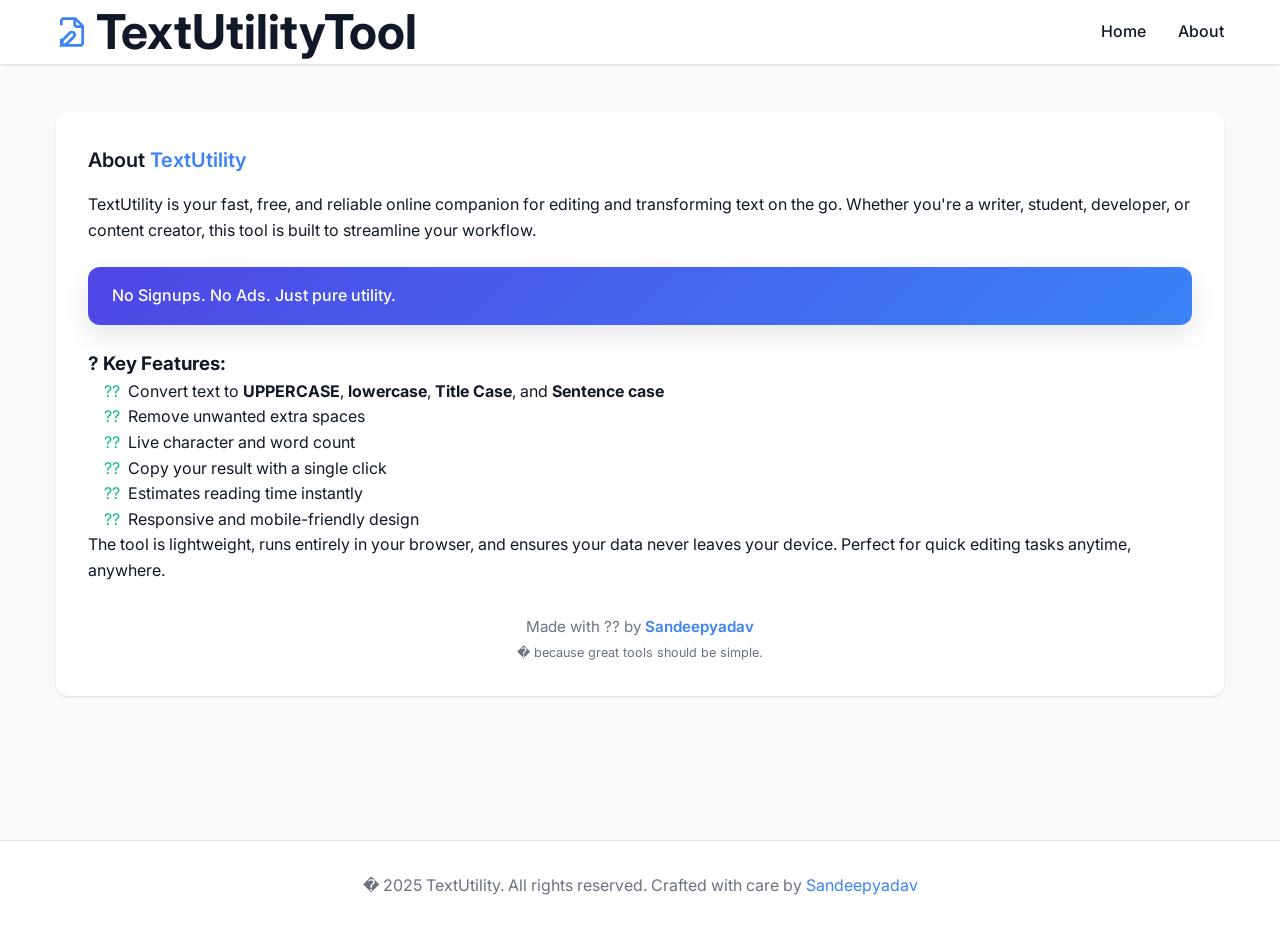
==== about.html @ ea77a511 "Add files via upload" ====
<!DOCTYPE html>
<html lang="en">
<head>
  <meta charset="UTF-8" />
  <meta name="viewport" content="width=device-width, initial-scale=1.0"/>
  <title>About - TextUtility Tool</title>
  <link rel="stylesheet" href="styles.css" />
  <link href="https://fonts.googleapis.com/css2?family=Inter:wght@400;500;700&display=swap" rel="stylesheet" />
  <style>
    .fade-in {
      animation: fadeIn 1s ease-in-out;
    }
    @keyframes fadeIn {
      from { opacity: 0; transform: translateY(20px); }
      to { opacity: 1; transform: translateY(0); }
    }

    .highlight-box {
      background: linear-gradient(135deg, #4f46e5, #3b82f6);
      color: white;
      padding: 1rem 1.5rem;
      border-radius: 0.75rem;
      margin: 1.5rem 0;
      font-weight: 500;
      box-shadow: 0 10px 25px rgba(0, 0, 0, 0.1);
    }

    .features-list {
      list-style: none;
      padding-left: 1rem;
    }

    .features-list li::before {
      content: "??";
      margin-right: 8px;
      color: #10b981;
    }

    .developer-credit {
      text-align: center;
      margin-top: 2rem;
      font-size: 0.95rem;
      color: #6b7280;
    }

    .developer-credit a {
      color: #3b82f6;
      text-decoration: none;
      font-weight: 600;
    }

    .developer-credit a:hover {
      text-decoration: underline;
    }
  </style>
</head>
<body>
  <!-- Header -->
  <header class="header">
    <div class="container">
      <div class="header-content">
        <div class="logo">
          <svg class="logo-icon" viewBox="0 0 24 24" fill="none" stroke="currentColor" stroke-width="2">
            <path d="M4 7V4a2 2 0 0 1 2-2h8.5L20 7.5V20a2 2 0 0 1-2 2H6a2 2 0 0 1-2-2v-3"/>
            <path d="M14 2v4a2 2 0 0 0 2 2h4"/>
            <path d="M10.42 12.61a2.1 2.1 0 1 1 2.97 2.97L7.95 21 4 22l1-3.95 5.42-5.44Z"/>
          </svg>
          <h1>TextUtilityTool</h1>
        </div>
        <nav class="nav">
          <a href="index.html" class="nav-link">Home</a>
          <a href="about.html" class="nav-link">About</a>
        </nav>
      </div>
    </div>
  </header>

  <!-- Main Content -->
  <main class="main">
    <div class="container fade-in">
      <div class="card">
        <h2 class="card-title">About <span class="highlight">TextUtility</span></h2>
        <p>
          TextUtility is your fast, free, and reliable online companion for editing and transforming text on the go.
          Whether you're a writer, student, developer, or content creator, this tool is built to streamline your workflow.
        </p>

        <div class="highlight-box">
           No Signups. No Ads. Just pure utility.
        </div>

        <h3>? Key Features:</h3>
        <ul class="features-list">
          <li>Convert text to <strong>UPPERCASE</strong>, <strong>lowercase</strong>, <strong>Title Case</strong>, and <strong>Sentence case</strong></li>
          <li>Remove unwanted extra spaces</li>
          <li>Live character and word count</li>
          <li>Copy your result with a single click</li>
          <li>Estimates reading time instantly</li>
          <li>Responsive and mobile-friendly design</li>
        </ul>

        <p>
          The tool is lightweight, runs entirely in your browser, and ensures your data never leaves your device. Perfect for quick editing tasks anytime, anywhere.
        </p>

        <div class="developer-credit">
          Made with ?? by <a href="https://github.com/Sandeepyadav226028" target="_blank">Sandeepyadav</a><br/>
          <small>� because great tools should be simple.</small>
        </div>
      </div>
    </div>
  </main>

  <!-- Footer -->
  <footer class="footer">
    <div class="container">
      <div class="footer-content">
        <p class="footer-text">
          � 2025 TextUtility. All rights reserved. Crafted with care by 
          <a href="#" class="footer-link">Sandeepyadav</a>
        </p>
      </div>
    </div>
  </footer>
</body>
</html>
---- styles.css ----
/* Reset and Base Styles */
* {
    margin: 0;
    padding: 0;
    box-sizing: border-box;
}

:root {
    /* Light theme colors */
    --bg-primary: #f9fafb;
    --bg-secondary: #ffffff;
    --bg-tertiary: #f3f4f6;
    --text-primary: #111827;
    --text-secondary: #6b7280;
    --text-tertiary: #9ca3af;
    --border-color: #e5e7eb;
    --accent-color: #3b82f6;
    --accent-hover: #2563eb;
    --danger-color: #ef4444;
    --danger-hover: #dc2626;
    --shadow: 0 1px 3px 0 rgb(0 0 0 / 0.1), 0 1px 2px -1px rgb(0 0 0 / 0.1);
    --shadow-lg: 0 10px 15px -3px rgb(0 0 0 / 0.1), 0 4px 6px -4px rgb(0 0 0 / 0.1);
}

[data-theme="dark"] {
    /* Dark theme colors */
    --bg-primary: #111827;
    --bg-secondary: #1f2937;
    --bg-tertiary: #374151;
    --text-primary: #f9fafb;
    --text-secondary: #d1d5db;
    --text-tertiary: #9ca3af;
    --border-color: #4b5563;
    --accent-color: #3b82f6;
    --accent-hover: #60a5fa;
    --danger-color: #ef4444;
    --danger-hover: #f87171;
    --shadow: 0 1px 3px 0 rgb(0 0 0 / 0.3), 0 1px 2px -1px rgb(0 0 0 / 0.3);
    --shadow-lg: 0 10px 15px -3px rgb(0 0 0 / 0.3), 0 4px 6px -4px rgb(0 0 0 / 0.3);
}

body {
    font-family: 'Inter', -apple-system, BlinkMacSystemFont, 'Segoe UI', Roboto, sans-serif;
    background-color: var(--bg-primary);
    color: var(--text-primary);
    line-height: 1.6;
    transition: background-color 0.3s ease, color 0.3s ease;
    min-height: 100vh;
}

.container {
    max-width: 1200px;
    margin: 0 auto;
    padding: 0 1rem;
}

/* Header Styles */
.header {
    background-color: var(--bg-secondary);
    box-shadow: var(--shadow);
    position: sticky;
    top: 0;
    z-index: 100;
    transition: background-color 0.3s ease;
}

.header-content {
    display: flex;
    justify-content: space-between;
    align-items: center;
    height: 4rem;
}

.logo {
    display: flex;
    align-items: center;
    gap: 0.5rem;
    font-size: 1.5rem;
    font-weight: 700;
    color: var(--text-primary);
    text-decoration: none;
}

.logo-icon {
    width: 2rem;
    height: 2rem;
    color: var(--accent-color);
}

.nav {
    display: flex;
    gap: 2rem;
}

.nav-link {
    color: var(--text-primary);
    text-decoration: none;
    font-weight: 500;
    transition: color 0.2s ease;
}

.nav-link:hover {
    color: var(--accent-color);
}

.theme-toggle {
    background: var(--bg-tertiary);
    border: none;
    border-radius: 0.5rem;
    padding: 0.5rem;
    cursor: pointer;
    transition: all 0.2s ease;
    position: relative;
    width: 2.5rem;
    height: 2.5rem;
}

.theme-toggle:hover {
    background: var(--border-color);
}

.theme-toggle svg {
    width: 1.25rem;
    height: 1.25rem;
    color: var(--text-primary);
    position: absolute;
    top: 50%;
    left: 50%;
    transform: translate(-50%, -50%);
    transition: opacity 0.2s ease;
}

.sun-icon {
    opacity: 1;
}

.moon-icon {
    opacity: 0;
}

[data-theme="dark"] .sun-icon {
    opacity: 0;
}

[data-theme="dark"] .moon-icon {
    opacity: 1;
}

/* Main Content */
.main {
    padding: 3rem 0;
}

.hero {
    text-align: center;
    margin-bottom: 3rem;
}

.hero-title {
    font-size: clamp(2rem, 5vw, 3rem);
    font-weight: 700;
    margin-bottom: 1rem;
    line-height: 1.2;
}

.highlight {
    color: var(--accent-color);
}

.hero-subtitle {
    font-size: 1.125rem;
    color: var(--text-secondary);
    max-width: 600px;
    margin: 0 auto;
}

/* Card Styles */
.card {
    background-color: var(--bg-secondary);
    border-radius: 0.75rem;
    padding: 2rem;
    box-shadow: var(--shadow);
    margin-bottom: 2rem;
    transition: background-color 0.3s ease;
}

.card-title {
    font-size: 1.25rem;
    font-weight: 600;
    margin-bottom: 1rem;
    color: var(--text-primary);
}

/* Text Input */
.text-input {
    width: 100%;
    min-height: 16rem;
    padding: 1rem;
    border: 2px solid var(--border-color);
    border-radius: 0.75rem;
    background-color: var(--bg-secondary);
    color: var(--text-primary);
    font-family: inherit;
    font-size: 1rem;
    line-height: 1.5;
    resize: vertical;
    transition: all 0.3s ease;
}

.text-input:focus {
    outline: none;
    border-color: var(--accent-color);
    box-shadow: 0 0 0 3px rgb(59 130 246 / 0.1);
}

.text-input::placeholder {
    color: var(--text-tertiary);
}

/* Button Styles */
.button-grid {
    display: flex;
    flex-wrap: wrap;
    gap: 0.75rem;
    justify-content: center;
}

.btn {
    padding: 0.75rem 1.5rem;
    border: none;
    border-radius: 0.5rem;
    font-weight: 500;
    font-size: 0.875rem;
    cursor: pointer;
    transition: all 0.2s ease;
    transform: translateY(0);
}

.btn:hover {
    transform: translateY(-1px);
}

.btn:active {
    transform: translateY(0);
}

.btn-primary {
    background-color: var(--bg-tertiary);
    color: var(--text-primary);
}

.btn-primary:hover {
    background-color: var(--border-color);
}

.btn-danger {
    background-color: var(--danger-color);
    color: white;
}

.btn-danger:hover {
    background-color: var(--danger-hover);
}

.btn-copy {
    background-color: var(--accent-color);
    color: white;
    display: flex;
    align-items: center;
    gap: 0.5rem;
    position: relative;
}

.btn-copy:hover {
    background-color: var(--accent-hover);
}

.btn-copy:disabled {
    background-color: var(--text-tertiary);
    cursor: not-allowed;
    transform: none;
}

.btn-copy svg {
    width: 1rem;
    height: 1rem;
}

.check-icon,
.copied-text {
    opacity: 0;
    position: absolute;
}

.btn-copy.copied .copy-icon,
.btn-copy.copied .copy-text {
    opacity: 0;
}

.btn-copy.copied .check-icon,
.btn-copy.copied .copied-text {
    opacity: 1;
}

/* Grid Layout */
.grid {
    display: grid;
    grid-template-columns: 1fr;
    gap: 2rem;
}

@media (min-width: 768px) {
    .grid {
        grid-template-columns: 1fr 1fr;
    }
}

/* Summary Styles */
.summary-content {
    display: flex;
    flex-direction: column;
    gap: 0.5rem;
}

.summary-text {
    color: var(--text-secondary);
}

.summary-value {
    font-weight: 600;
    color: var(--text-primary);
}

/* Preview Styles */
.preview-content {
    min-height: 7.5rem;
    padding: 1rem;
    background-color: var(--bg-tertiary);
    border-radius: 0.5rem;
    margin-bottom: 1rem;
    white-space: pre-wrap;
    word-break: break-word;
    color: var(--text-primary);
}

.preview-placeholder {
    color: var(--text-tertiary);
    font-style: italic;
}

/* Footer */
.footer {
    background-color: var(--bg-secondary);
    padding: 2rem 0;
    margin-top: 4rem;
    border-top: 1px solid var(--border-color);
    transition: background-color 0.3s ease;
}

.footer-content {
    display: flex;
    flex-direction: column;
    align-items: center;
    gap: 1rem;
}

.social-links {
    display: flex;
    gap: 1rem;
}

.social-link {
    padding: 0.5rem;
    border-radius: 0.5rem;
    color: var(--text-secondary);
    transition: all 0.2s ease;
    display: flex;
    align-items: center;
    justify-content: center;
}

.social-link:hover {
    background-color: var(--bg-tertiary);
    color: var(--text-primary);
}

.social-link svg {
    width: 1.25rem;
    height: 1.25rem;
}

.footer-text {
    text-align: center;
    color: var(--text-secondary);
    display: flex;
    align-items: center;
    gap: 0.25rem;
    flex-wrap: wrap;
    justify-content: center;
}

.heart-icon {
    width: 1rem;
    height: 1rem;
    color: var(--danger-color);
}

.footer-link {
    color: var(--accent-color);
    text-decoration: none;
}

.footer-link:hover {
    text-decoration: underline;
}

/* Responsive Design */
@media (max-width: 768px) {
    .nav {
        display: none;
    }
    
    .button-grid {
        justify-content: stretch;
    }
    
    .btn {
        flex: 1;
        min-width: calc(50% - 0.375rem);
    }
    
    .hero-title {
        font-size: 2rem;
    }
    
    .card {
        padding: 1.5rem;
    }
    
    .container {
        padding: 0 0.75rem;
    }
}

@media (max-width: 480px) {
    .btn {
        min-width: 100%;
    }
    
    .footer-text {
        font-size: 0.875rem;
    }
}
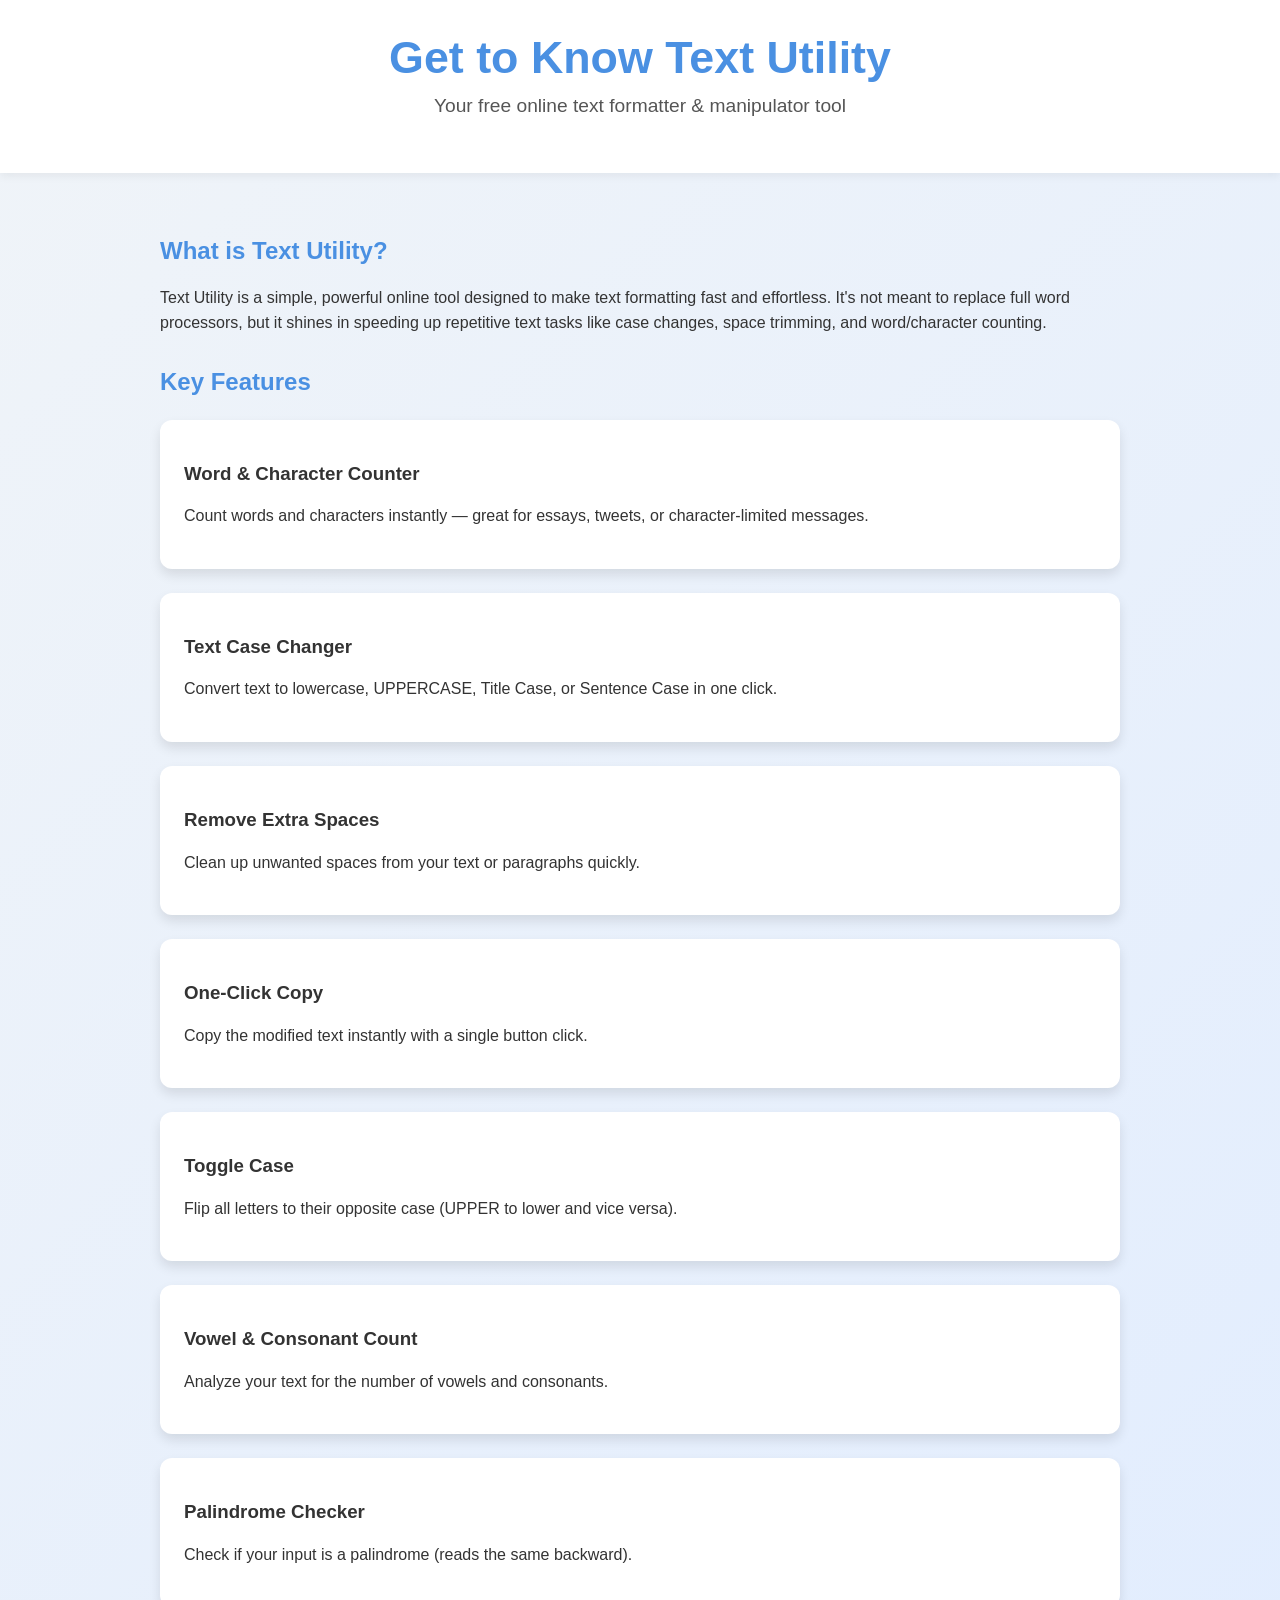
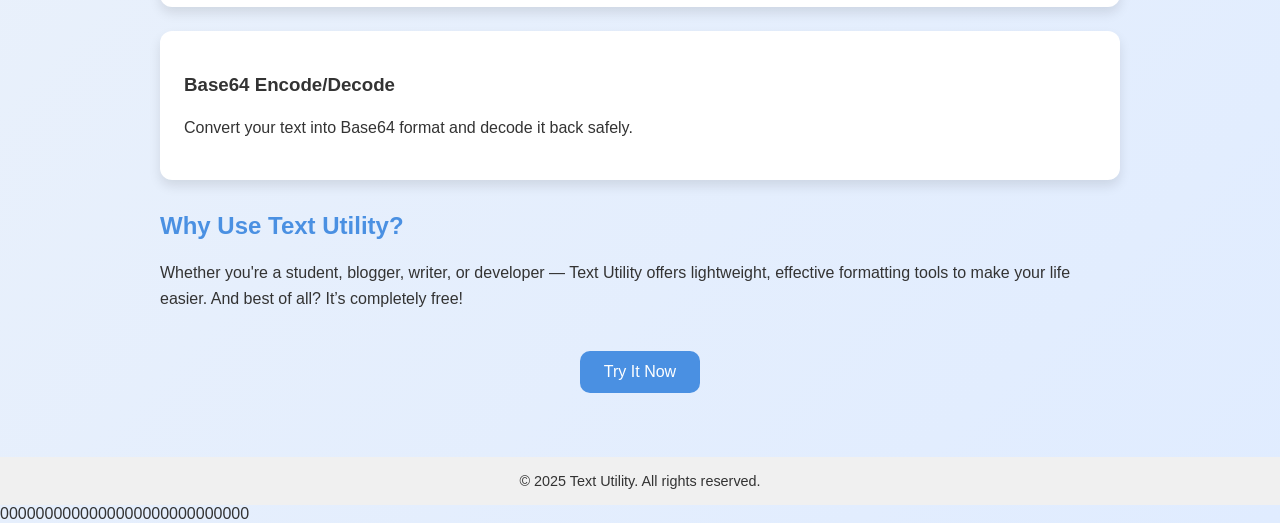
==== commit dc591ae0: "Add files via upload" ====
--- a/about.html
+++ b/about.html
@@ -1,126 +1,206 @@
 <!DOCTYPE html>
 <html lang="en">
+
 <head>
   <meta charset="UTF-8" />
-  <meta name="viewport" content="width=device-width, initial-scale=1.0"/>
-  <title>About - TextUtility Tool</title>
-  <link rel="stylesheet" href="styles.css" />
-  <link href="https://fonts.googleapis.com/css2?family=Inter:wght@400;500;700&display=swap" rel="stylesheet" />
+  <meta name="viewport" content="width=device-width, initial-scale=1.0" />
+  <title>About - Text Utility</title>
   <style>
-    .fade-in {
-      animation: fadeIn 1s ease-in-out;
-    }
+    body {
+      font-family: 'Segoe UI', Tahoma, Geneva, Verdana, sans-serif;
+      background: linear-gradient(135deg, #f0f4f8, #e0ecff);
+      margin: 0;
+      padding: 0;
+      color: #333;
+      overflow-x: hidden;
+    }
+
+    header {
+      background-color: #ffffff;
+      color: #4a90e2;
+      padding: 2rem 1rem;
+      text-align: center;
+      animation: fadeInDown 1s ease;
+      box-shadow: 0 4px 8px rgba(0, 0, 0, 0.05);
+    }
+
+    h1 {
+      font-size: 2.8rem;
+      margin: 0;
+    }
+
+    header p {
+      font-size: 1.2rem;
+      color: #555;
+      margin-top: 0.5rem;
+    }
+
+    section {
+      padding: 2rem;
+      max-width: 960px;
+      margin: auto;
+      animation: fadeIn 1.5s ease;
+    }
+
+    h2 {
+      color: #4a90e2;
+      margin-top: 2rem;
+    }
+
+    p {
+      line-height: 1.6;
+    }
+
+    .features {
+      display: flex;
+      flex-wrap: wrap;
+      gap: 1.5rem;
+      margin-top: 1.5rem;
+    }
+
+    .feature-card {
+      background: white;
+      border-radius: 12px;
+      padding: 1.5rem;
+      box-shadow: 0 6px 12px rgba(0, 0, 0, 0.1);
+      flex: 1 1 calc(50% - 2rem);
+      transition: transform 0.3s ease, box-shadow 0.3s ease;
+    }
+
+    .feature-card:hover {
+      transform: translateY(-5px);
+      box-shadow: 0 8px 16px rgba(0, 0, 0, 0.15);
+    }
+
+    .copy-btn {
+      background-color: #4a90e2;
+      color: white;
+      padding: 0.75rem 1.5rem;
+      border: none;
+      border-radius: 10px;
+      font-size: 1rem;
+      cursor: pointer;
+      transition: background-color 0.3s, transform 0.3s;
+      display: block;
+      margin: 2.5rem auto 0;
+    }
+
+    .copy-btn:hover {
+      background-color: #3b78c2;
+      transform: scale(1.08);
+    }
+
     @keyframes fadeIn {
-      from { opacity: 0; transform: translateY(20px); }
-      to { opacity: 1; transform: translateY(0); }
-    }
-
-    .highlight-box {
-      background: linear-gradient(135deg, #4f46e5, #3b82f6);
-      color: white;
-      padding: 1rem 1.5rem;
-      border-radius: 0.75rem;
-      margin: 1.5rem 0;
-      font-weight: 500;
-      box-shadow: 0 10px 25px rgba(0, 0, 0, 0.1);
-    }
-
-    .features-list {
-      list-style: none;
-      padding-left: 1rem;
-    }
-
-    .features-list li::before {
-      content: "??";
-      margin-right: 8px;
-      color: #10b981;
-    }
-
-    .developer-credit {
+      from {
+        opacity: 0;
+        transform: translateY(20px);
+      }
+
+      to {
+        opacity: 1;
+        transform: translateY(0);
+      }
+    }
+
+    @keyframes fadeInDown {
+      from {
+        opacity: 0;
+        transform: translateY(-20px);
+      }
+
+      to {
+        opacity: 1;
+        transform: translateY(0);
+      }
+    }
+
+    footer {
       text-align: center;
+      padding: 1rem;
+      background-color: #f0f0f0;
       margin-top: 2rem;
-      font-size: 0.95rem;
-      color: #6b7280;
-    }
-
-    .developer-credit a {
-      color: #3b82f6;
-      text-decoration: none;
-      font-weight: 600;
-    }
-
-    .developer-credit a:hover {
-      text-decoration: underline;
+      font-size: 0.9rem;
     }
   </style>
 </head>
+
 <body>
-  <!-- Header -->
-  <header class="header">
-    <div class="container">
-      <div class="header-content">
-        <div class="logo">
-          <svg class="logo-icon" viewBox="0 0 24 24" fill="none" stroke="currentColor" stroke-width="2">
-            <path d="M4 7V4a2 2 0 0 1 2-2h8.5L20 7.5V20a2 2 0 0 1-2 2H6a2 2 0 0 1-2-2v-3"/>
-            <path d="M14 2v4a2 2 0 0 0 2 2h4"/>
-            <path d="M10.42 12.61a2.1 2.1 0 1 1 2.97 2.97L7.95 21 4 22l1-3.95 5.42-5.44Z"/>
-          </svg>
-          <h1>TextUtilityTool</h1>
-        </div>
-        <nav class="nav">
-          <a href="index.html" class="nav-link">Home</a>
-          <a href="about.html" class="nav-link">About</a>
-        </nav>
+
+  <header>
+    <h1>Get to Know Text Utility</h1>
+    <p>Your free online text formatter & manipulator tool</p>
+  </header>
+
+  <section>
+    <h2>What is Text Utility?</h2>
+    <p>
+      Text Utility is a simple, powerful online tool designed to make text formatting fast and effortless. It's not
+      meant to replace full word processors, but it shines in speeding up repetitive text tasks like case changes, space
+      trimming, and word/character counting.
+    </p>
+
+    <h2>Key Features</h2>
+    <div class="features">
+      <div class="feature-card">
+        <h3>Word & Character Counter</h3>
+        <p>Count words and characters instantly — great for essays, tweets, or character-limited messages.</p>
+      </div>
+      <div class="feature-card">
+        <h3>Text Case Changer</h3>
+        <p>Convert text to lowercase, UPPERCASE, Title Case, or Sentence Case in one click.</p>
+      </div>
+      <div class="feature-card">
+        <h3>Remove Extra Spaces</h3>
+        <p>Clean up unwanted spaces from your text or paragraphs quickly.</p>
+      </div>
+      <div class="feature-card">
+        <h3>One-Click Copy</h3>
+        <p>Copy the modified text instantly with a single button click.</p>
+      </div>
+      <div class="feature-card">
+        <h3>Toggle Case</h3>
+        <p>Flip all letters to their opposite case (UPPER to lower and vice versa).</p>
+      </div>
+      <div class="feature-card">
+        <h3>Vowel & Consonant Count</h3>
+        <p>Analyze your text for the number of vowels and consonants.</p>
+      </div>
+      <div class="feature-card">
+        <h3>Palindrome Checker</h3>
+        <p>Check if your input is a palindrome (reads the same backward).</p>
+      </div>
+      <div class="feature-card">
+        <h3>Base64 Encode/Decode</h3>
+        <p>Convert your text into Base64 format and decode it back safely.</p>
       </div>
     </div>
-  </header>
-
-  <!-- Main Content -->
-  <main class="main">
-    <div class="container fade-in">
-      <div class="card">
-        <h2 class="card-title">About <span class="highlight">TextUtility</span></h2>
-        <p>
-          TextUtility is your fast, free, and reliable online companion for editing and transforming text on the go.
-          Whether you're a writer, student, developer, or content creator, this tool is built to streamline your workflow.
-        </p>
-
-        <div class="highlight-box">
-           No Signups. No Ads. Just pure utility.
-        </div>
-
-        <h3>? Key Features:</h3>
-        <ul class="features-list">
-          <li>Convert text to <strong>UPPERCASE</strong>, <strong>lowercase</strong>, <strong>Title Case</strong>, and <strong>Sentence case</strong></li>
-          <li>Remove unwanted extra spaces</li>
-          <li>Live character and word count</li>
-          <li>Copy your result with a single click</li>
-          <li>Estimates reading time instantly</li>
-          <li>Responsive and mobile-friendly design</li>
-        </ul>
-
-        <p>
-          The tool is lightweight, runs entirely in your browser, and ensures your data never leaves your device. Perfect for quick editing tasks anytime, anywhere.
-        </p>
-
-        <div class="developer-credit">
-          Made with ?? by <a href="https://github.com/Sandeepyadav226028" target="_blank">Sandeepyadav</a><br/>
-          <small>� because great tools should be simple.</small>
-        </div>
-      </div>
-    </div>
-  </main>
-
-  <!-- Footer -->
-  <footer class="footer">
-    <div class="container">
-      <div class="footer-content">
-        <p class="footer-text">
-          � 2025 TextUtility. All rights reserved. Crafted with care by 
-          <a href="#" class="footer-link">Sandeepyadav</a>
-        </p>
-      </div>
-    </div>
+
+    <h2>Why Use Text Utility?</h2>
+    <p>
+      Whether you're a student, blogger, writer, or developer — Text Utility offers lightweight, effective formatting
+      tools to make your life easier. And best of all? It’s completely free!
+    </p>
+
+    <button class="copy-btn" onclick="redirectToHome()">Try It Now</button>
+  </section>
+
+  <footer>
+    &copy; 2025 Text Utility. All rights reserved.
   </footer>
+
+  <!-- Optional Click Sound -->
+  <audio id="clickSound"
+    src="https://cdn.pixabay.com/download/audio/2022/03/15/audio_cdb4bc8a5a.mp3?filename=mouse-click-153941.mp3"></audio>
+  <script>
+    function redirectToHome() {
+      const click = document.getElementById('clickSound');
+      click.play();
+      setTimeout(() => {
+        window.location.href = 'index.html';
+      }, 300);
+    }
+  </script>
+
 </body>
-</html>
+
+</html>0000000000000000000000000000
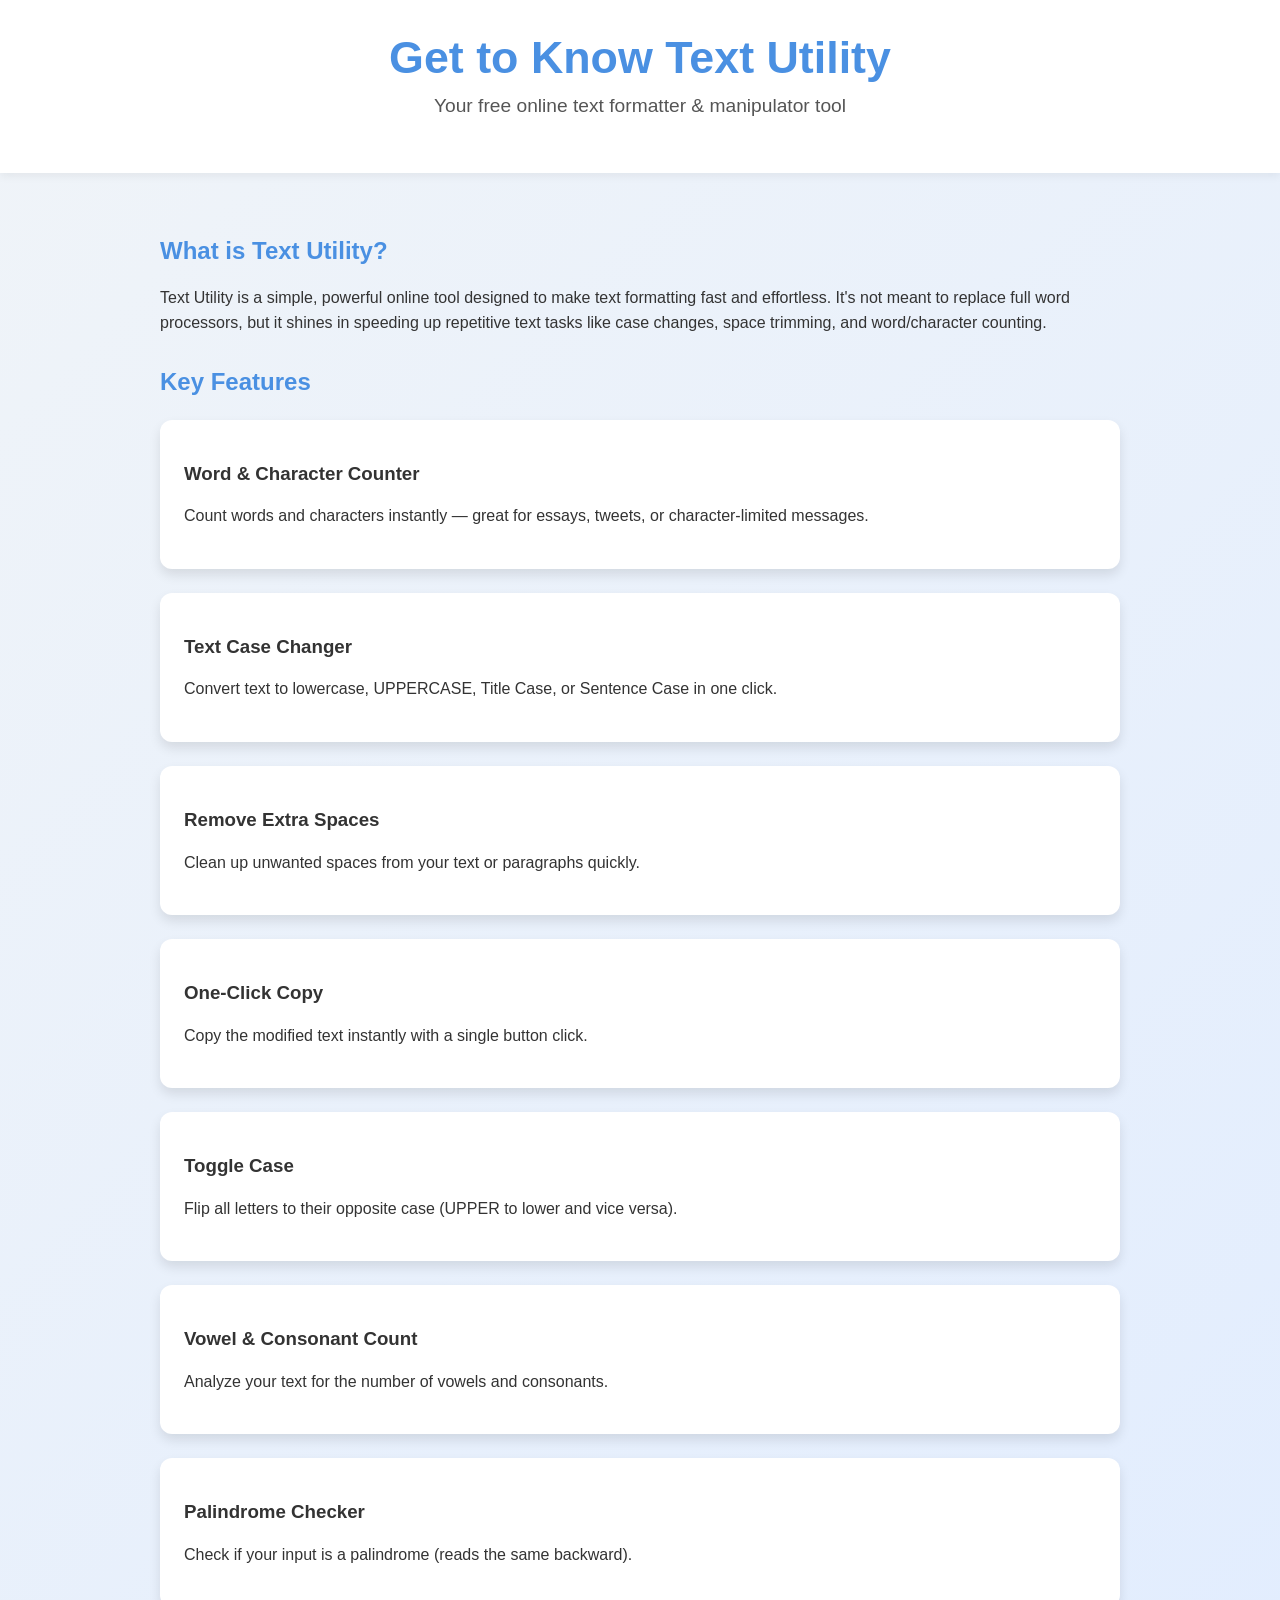
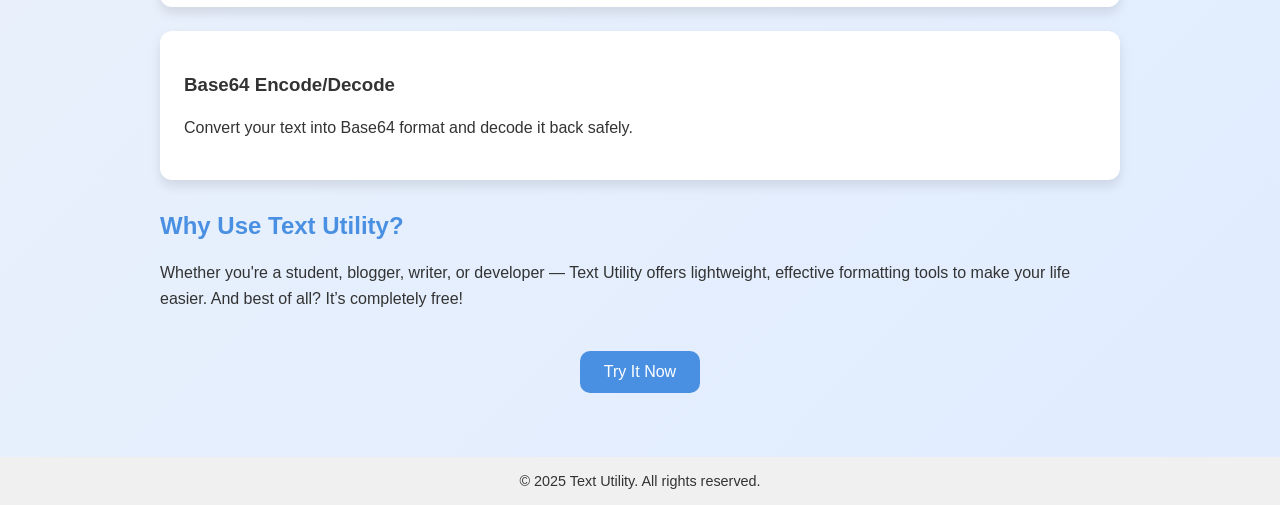
==== commit c626458c: "Add files via upload" ====
--- a/about.html
+++ b/about.html
@@ -196,11 +196,11 @@
       const click = document.getElementById('clickSound');
       click.play();
       setTimeout(() => {
-        window.location.href = 'index.html';
+        window.location.href = 'index.html'; njgvn
       }, 300);
     }
   </script>
 
 </body>
 
-</html>0000000000000000000000000000+</html>
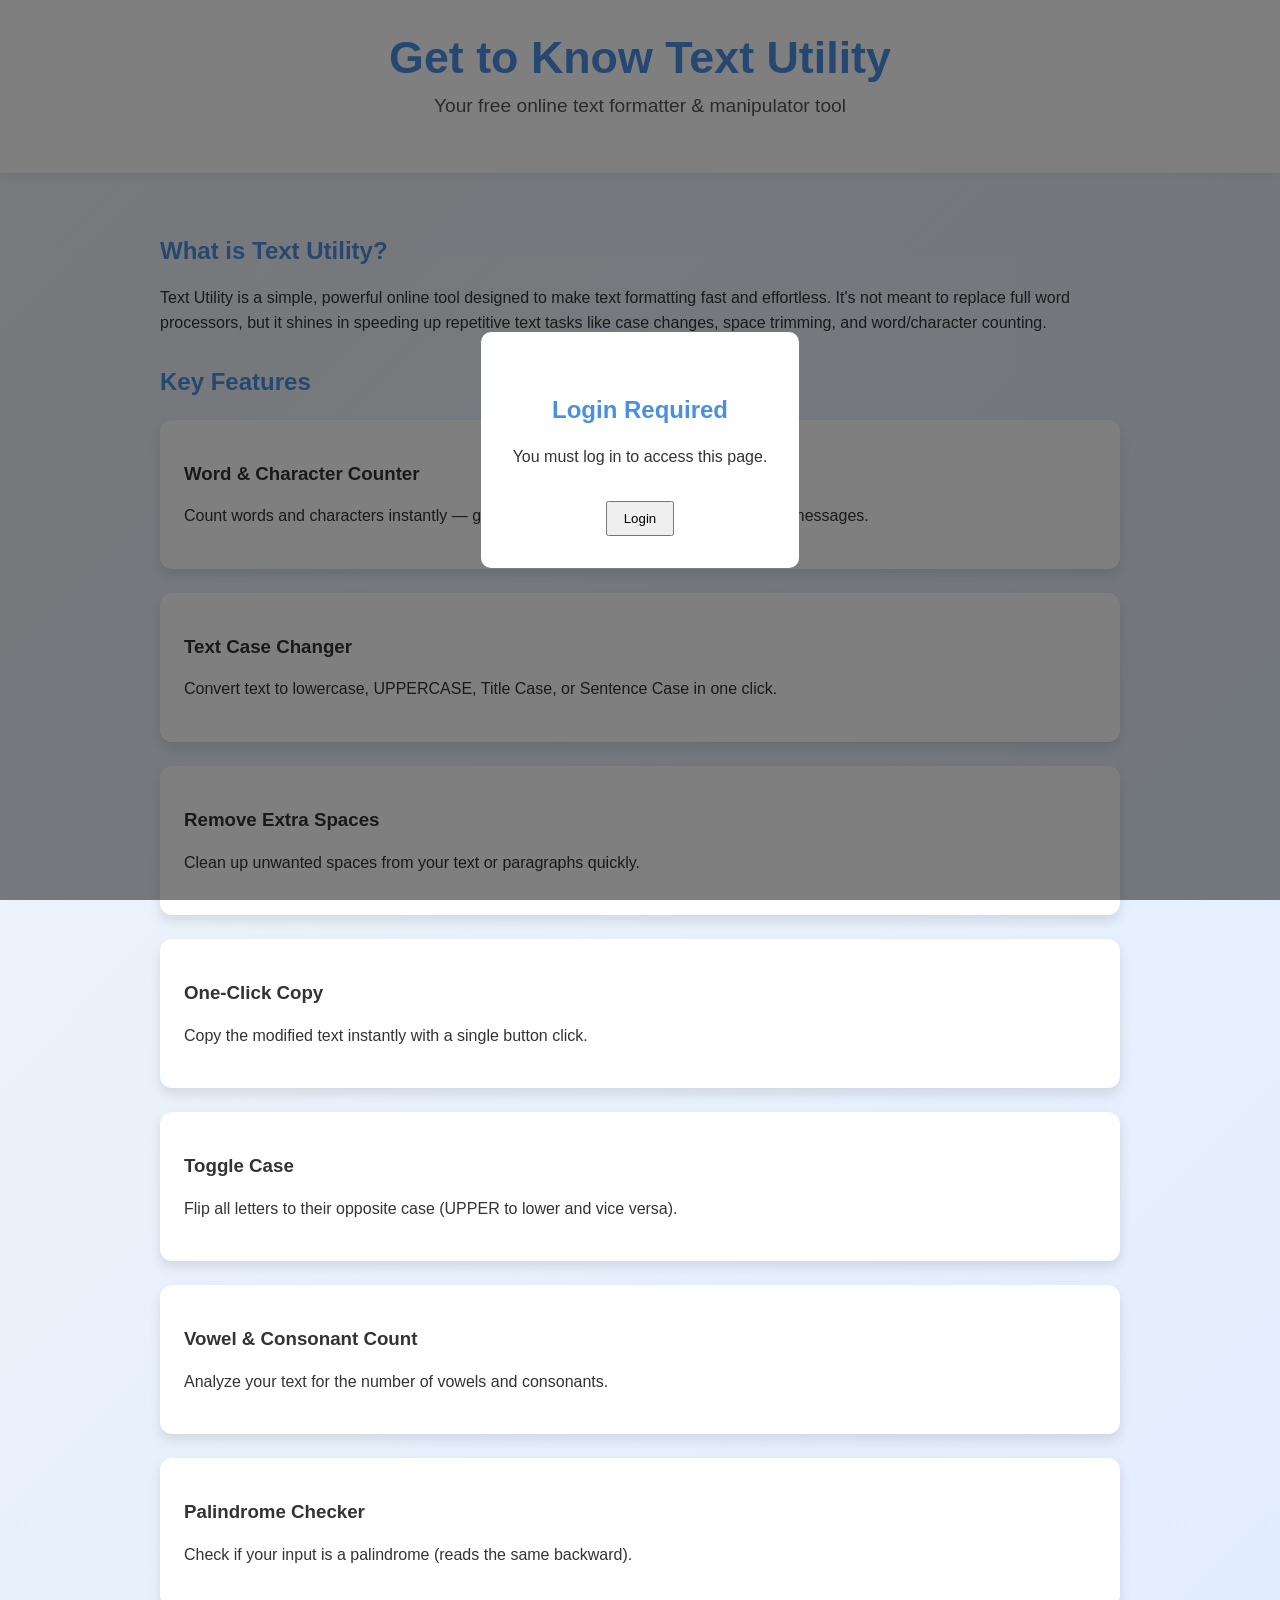
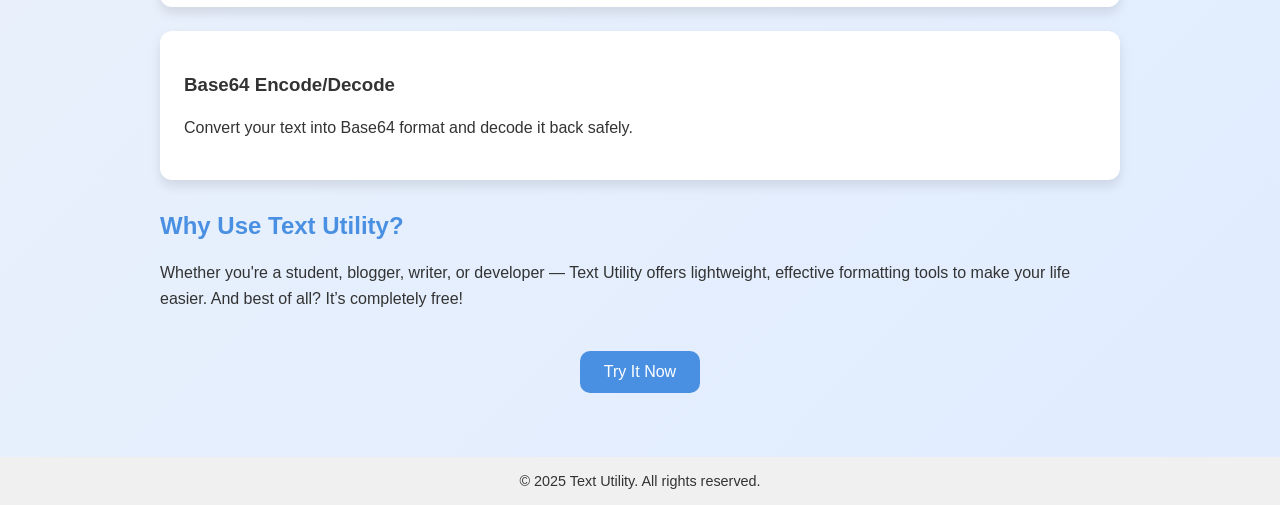
==== commit c5e4e8b1: "Update about.html" ====
--- a/about.html
+++ b/about.html
@@ -191,16 +191,42 @@
   <!-- Optional Click Sound -->
   <audio id="clickSound"
     src="https://cdn.pixabay.com/download/audio/2022/03/15/audio_cdb4bc8a5a.mp3?filename=mouse-click-153941.mp3"></audio>
-  <script>
-    function redirectToHome() {
-      const click = document.getElementById('clickSound');
-      click.play();
-      setTimeout(() => {
-        window.location.href = 'index.html'; njgvn
-      }, 300);
-    }
-  </script>
+ <script>
+  document.addEventListener('DOMContentLoaded', function() {
+    // Check if user is "logged in" (this is a placeholder, normally you would check a real session)
+    const isLoggedIn = localStorage.getItem('isLoggedIn');
+
+    if (!isLoggedIn) {
+      const loginOverlay = document.createElement('div');
+      loginOverlay.style.position = 'fixed';
+      loginOverlay.style.top = 0;
+      loginOverlay.style.left = 0;
+      loginOverlay.style.width = '100%';
+      loginOverlay.style.height = '100%';
+      loginOverlay.style.backgroundColor = 'rgba(0, 0, 0, 0.5)';
+      loginOverlay.style.display = 'flex';
+      loginOverlay.style.justifyContent = 'center';
+      loginOverlay.style.alignItems = 'center';
+      loginOverlay.style.zIndex = '9999';
+
+      loginOverlay.innerHTML = `
+        <div style="background: white; padding: 2rem; border-radius: 10px; text-align: center; max-width: 400px;">
+          <h2>Login Required</h2>
+          <p>You must log in to access this page.</p>
+          <button id="loginBtn" style="padding: 0.5rem 1rem; margin-top: 1rem;">Login</button>
+        </div>
+      `;
+
+      document.body.appendChild(loginOverlay);
+
+      document.getElementById('loginBtn').addEventListener('click', function() {
+        localStorage.setItem('isLoggedIn', 'true');
+        document.body.removeChild(loginOverlay);
+      });
+    }
+  });
+</script>
 
 </body>
 
-</html>+</html>
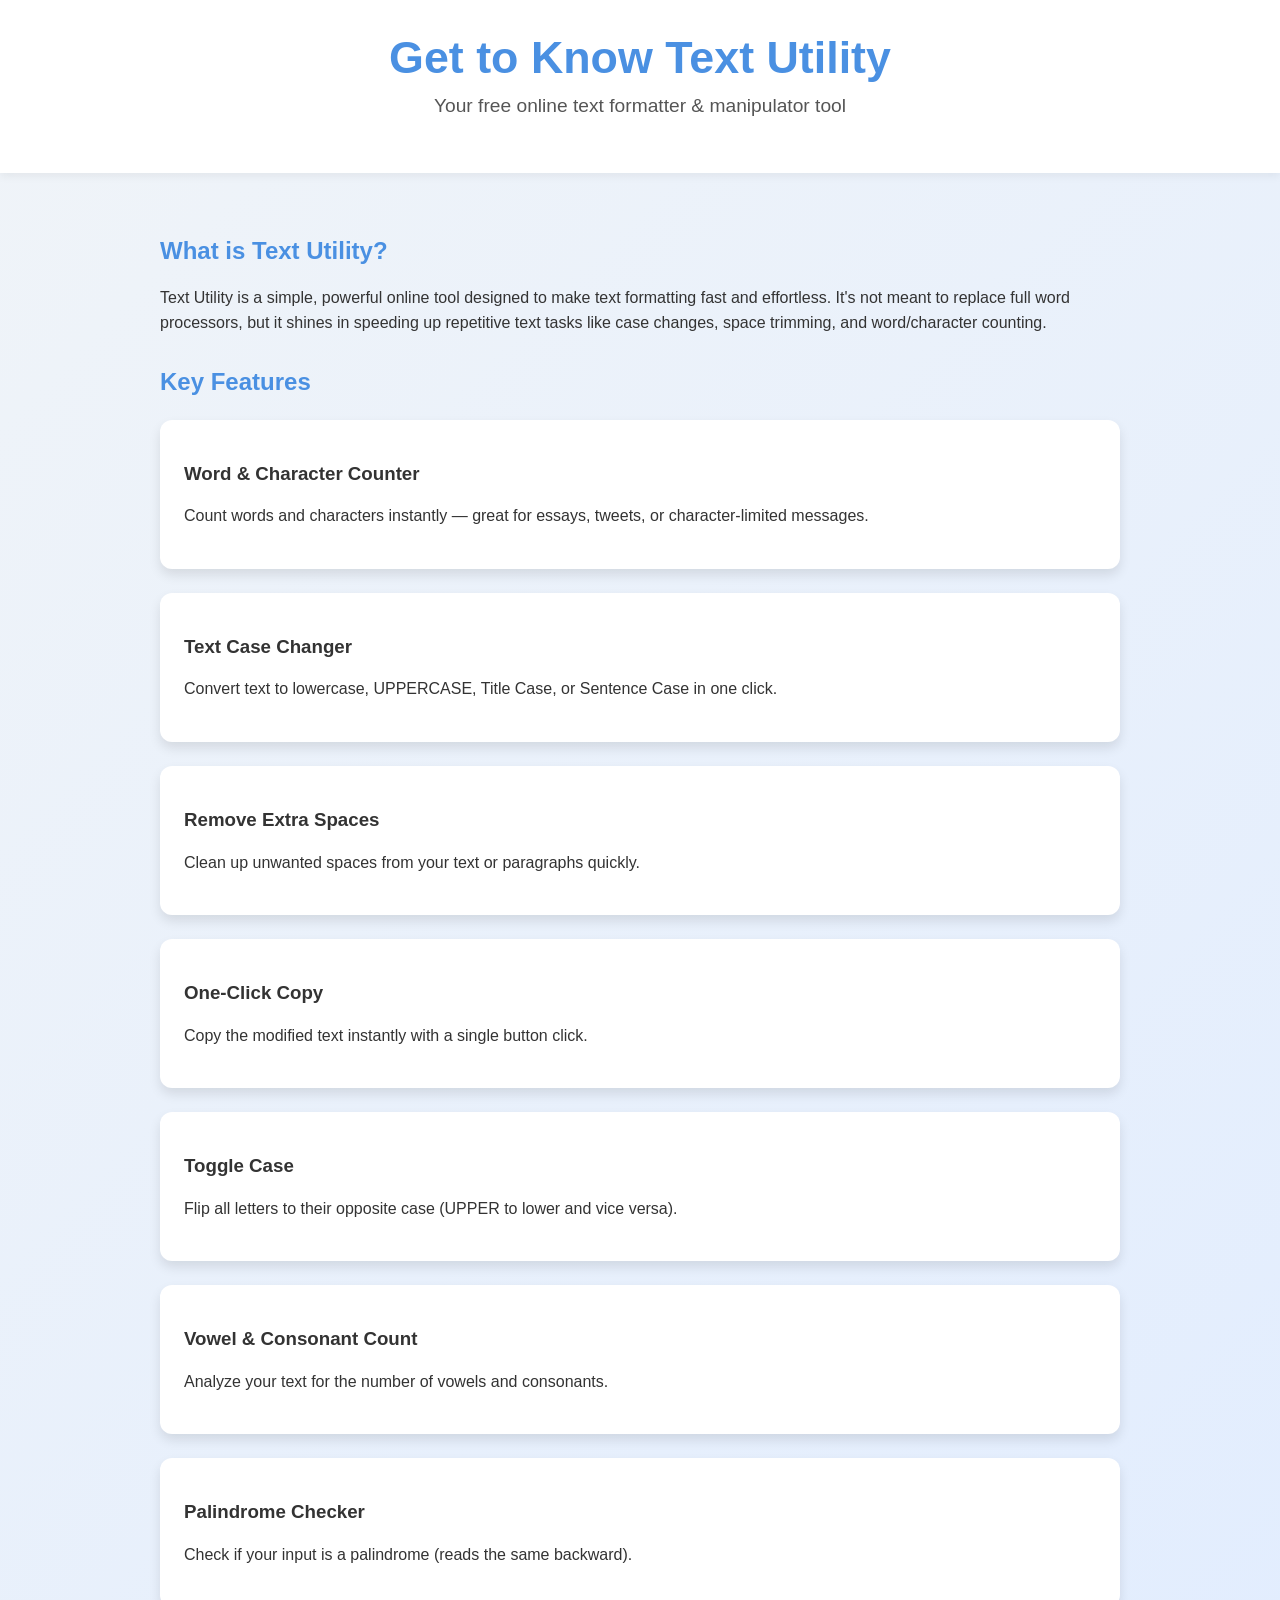
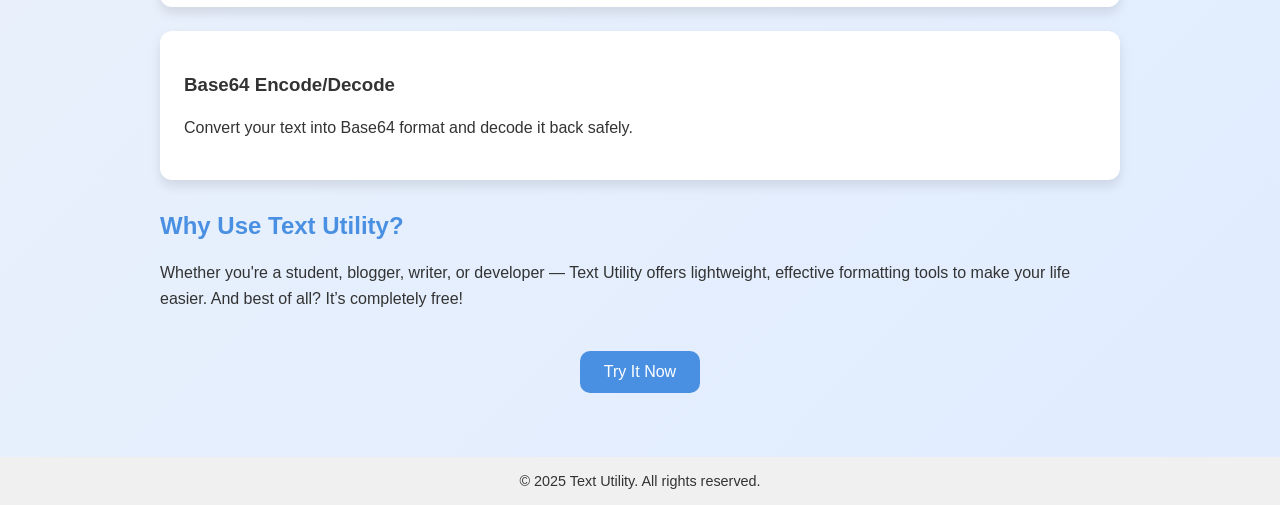
==== commit 2da61358: "Add files via upload" ====
--- a/about.html
+++ b/about.html
@@ -191,42 +191,32 @@
   <!-- Optional Click Sound -->
   <audio id="clickSound"
     src="https://cdn.pixabay.com/download/audio/2022/03/15/audio_cdb4bc8a5a.mp3?filename=mouse-click-153941.mp3"></audio>
- <script>
-  document.addEventListener('DOMContentLoaded', function() {
-    // Check if user is "logged in" (this is a placeholder, normally you would check a real session)
-    const isLoggedIn = localStorage.getItem('isLoggedIn');
-
-    if (!isLoggedIn) {
-      const loginOverlay = document.createElement('div');
-      loginOverlay.style.position = 'fixed';
-      loginOverlay.style.top = 0;
-      loginOverlay.style.left = 0;
-      loginOverlay.style.width = '100%';
-      loginOverlay.style.height = '100%';
-      loginOverlay.style.backgroundColor = 'rgba(0, 0, 0, 0.5)';
-      loginOverlay.style.display = 'flex';
-      loginOverlay.style.justifyContent = 'center';
-      loginOverlay.style.alignItems = 'center';
-      loginOverlay.style.zIndex = '9999';
-
-      loginOverlay.innerHTML = `
-        <div style="background: white; padding: 2rem; border-radius: 10px; text-align: center; max-width: 400px;">
-          <h2>Login Required</h2>
-          <p>You must log in to access this page.</p>
-          <button id="loginBtn" style="padding: 0.5rem 1rem; margin-top: 1rem;">Login</button>
-        </div>
-      `;
-
-      document.body.appendChild(loginOverlay);
-
-      document.getElementById('loginBtn').addEventListener('click', function() {
-        localStorage.setItem('isLoggedIn', 'true');
-        document.body.removeChild(loginOverlay);
-      });
-    }
-  });
+<script>
+  function redirectToHome() {
+    const click = document.getElementById('clickSound');
+    click.play();
+
+    let attempts = parseInt(localStorage.getItem("guestAttempts") || "0");
+    attempts += 1;
+    localStorage.setItem("guestAttempts", attempts);
+
+    const isLoggedIn = localStorage.getItem("isLoggedIn");
+
+    if (isLoggedIn || attempts >= 5) {
+      // Allow guest mode access
+      localStorage.setItem("isLoggedIn", "true");
+      localStorage.setItem("username", "Guest");
+      window.location.href = "index.html";
+    } else {
+      setTimeout(() => {
+        window.location.href = "login.html";
+      }, 300);
+    }
+  }
 </script>
 
+
+
 </body>
 
 </html>
